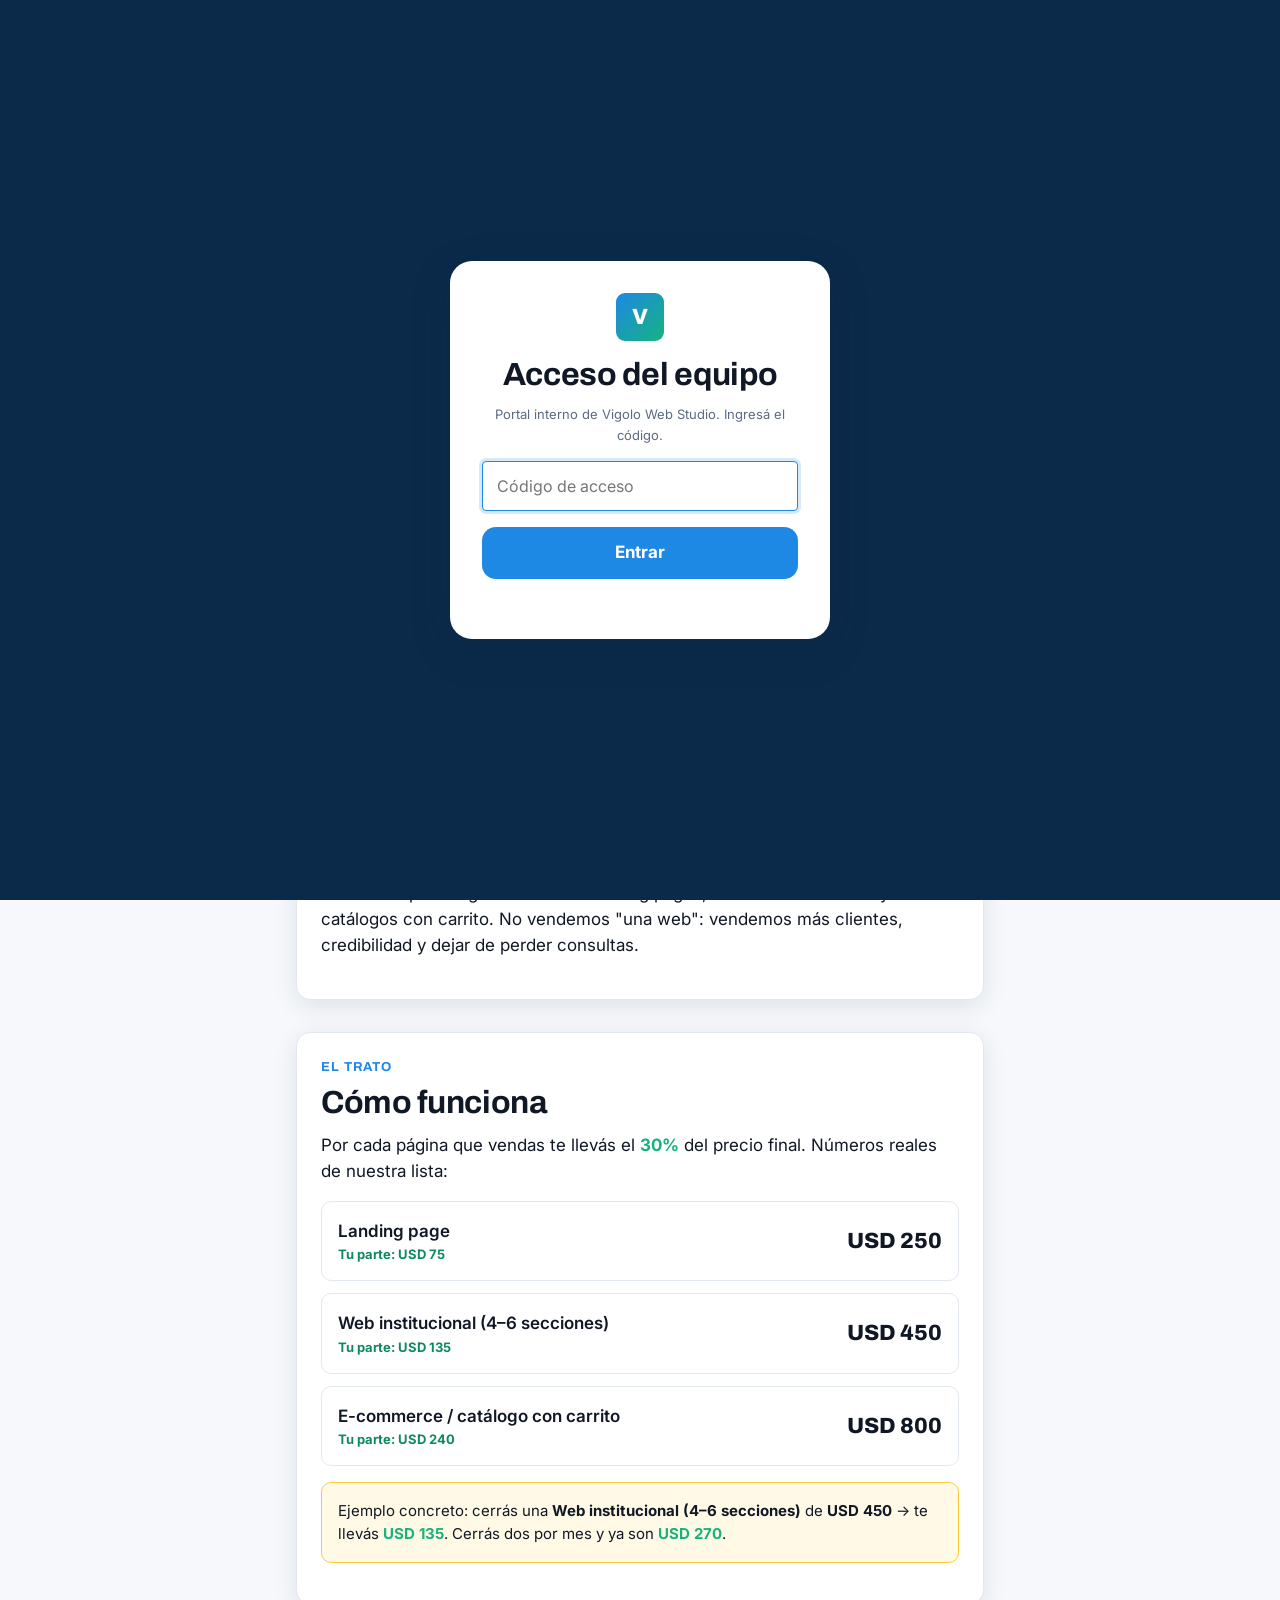
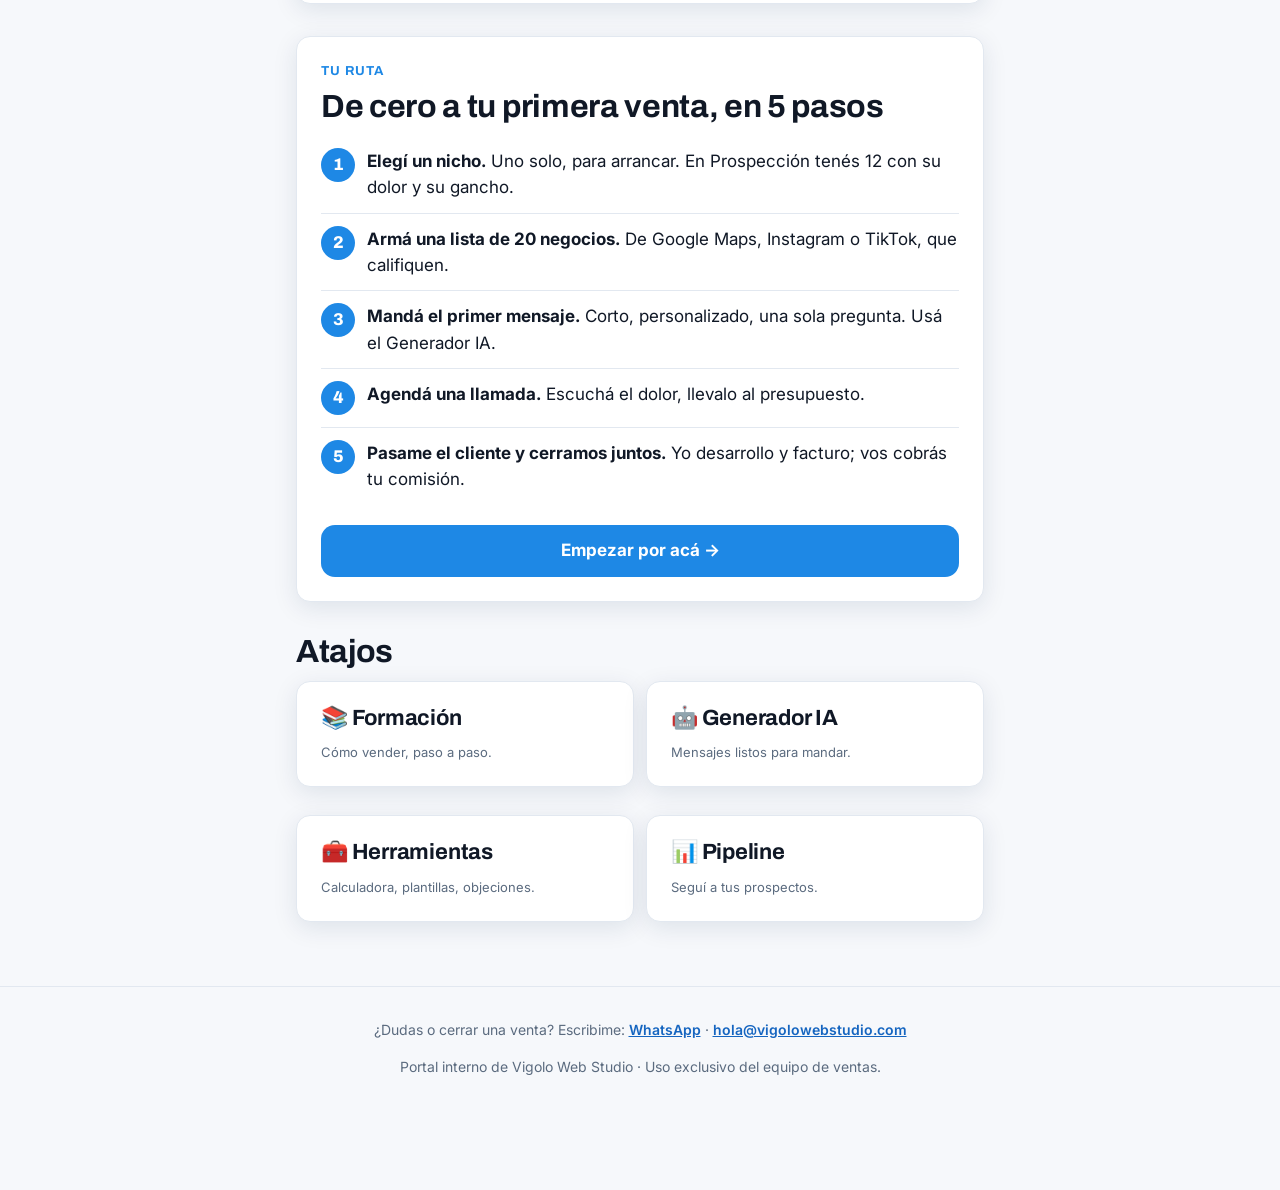
==== index.html @ e8ab7d02 "Portal de ventas: sitio interno completo para el equipo Sitio HTML/CSS/JS vanilla, mobile-first, con" ====
<!DOCTYPE html>
<html lang="es-AR">
<head>
  <meta charset="UTF-8">
  <meta name="viewport" content="width=device-width, initial-scale=1.0">
  <!-- Sitio interno: pedimos a los buscadores que NO lo indexen -->
  <meta name="robots" content="noindex, nofollow">
  <title>Inicio · Portal de ventas</title>
  <link rel="stylesheet" href="css/styles.css">
</head>
<body>

  <!-- ===== HEADER / NAV compartido ===== -->
  <header class="site-header">
    <div class="contenedor">
      <div class="brand">
        <div class="brand-logo" aria-hidden="true">V</div>
        <div>
          <div class="brand-nombre" data-config="agencia.nombre">Vigolo Web Studio</div>
          <div class="brand-sub">Portal del equipo de ventas</div>
        </div>
      </div>
      <nav class="nav" aria-label="Navegación principal">
        <a href="index.html">Inicio</a>
        <a href="formacion.html">Formación</a>
        <a href="prospeccion.html">Prospección</a>
        <a href="generador.html">Generador IA</a>
        <a href="herramientas.html">Herramientas</a>
        <a href="pipeline.html">Pipeline</a>
        <a href="reglas.html">Reglas</a>
      </nav>
    </div>
  </header>

  <main class="contenedor">

    <!-- ===== HERO + FICHA DE COMISIÓN (elemento firma) ===== -->
    <section class="hero">
      <p class="eyebrow" style="color:#8FD3B8">Arranque rápido</p>
      <h1>Vendé páginas web a negocios locales. Cobrá tu parte.</h1>
      <p class="lead">
        Ayudás a negocios que facturan bien pero tienen una presencia digital
        pobre a conseguir su web. Vos prospectás y presentás; nosotros
        desarrollamos, cerramos el precio final y facturamos.
      </p>

      <!-- La Ficha de Comisión: el momento más importante de la home -->
      <div class="ficha-comision" id="ficha-comision">
        <div class="rotulo">Te llevás</div>
        <div class="cifra" id="cifra-comision" data-comision-pct>30%</div>
        <p class="pie">de cada página que vendas. Sobre el precio final cobrado.</p>
      </div>

      <div style="margin-top:24px">
        <a href="prospeccion.html" class="btn btn-dinero btn-block">Empezar por acá →</a>
      </div>
    </section>

    <!-- ===== QUÉ VENDEMOS ===== -->
    <section class="seccion">
      <div class="card">
        <p class="eyebrow">En una frase</p>
        <h2 class="mt-0">Qué vendemos</h2>
        <p>
          Sitios web para negocios locales: landing pages, webs institucionales
          y catálogos con carrito. No vendemos "una web": vendemos más clientes,
          credibilidad y dejar de perder consultas.
        </p>
      </div>
    </section>

    <!-- ===== CÓMO FUNCIONA EL TRATO (ejemplo con números reales) ===== -->
    <section class="seccion">
      <div class="card">
        <p class="eyebrow">El trato</p>
        <h2 class="mt-0">Cómo funciona</h2>
        <p>
          Por cada página que vendas te llevás el
          <span class="text-dinero" data-comision-pct>30%</span> del precio
          final. Números reales de nuestra lista:
        </p>

        <div class="precios-grid" id="precios-ejemplo">
          <div class="precio-item">
            <div>
              <div class="nombre" data-config="precios.landing.nombre">Landing page</div>
              <div class="comision-chip">Tu parte: <span data-comision-de="landing">USD 75</span></div>
            </div>
            <div class="valor" data-precio="landing">USD 250</div>
          </div>
          <div class="precio-item">
            <div>
              <div class="nombre" data-config="precios.institucional.nombre">Web institucional</div>
              <div class="comision-chip">Tu parte: <span data-comision-de="institucional">USD 135</span></div>
            </div>
            <div class="valor" data-precio="institucional">USD 450</div>
          </div>
          <div class="precio-item">
            <div>
              <div class="nombre" data-config="precios.ecommerce.nombre">E-commerce / catálogo</div>
              <div class="comision-chip">Tu parte: <span data-comision-de="ecommerce">USD 240</span></div>
            </div>
            <div class="valor" data-precio="ecommerce">USD 800</div>
          </div>
        </div>

        <p style="margin-top:16px" class="aviso">
          Ejemplo concreto: cerrás una <b data-config="precios.institucional.nombre">web institucional</b>
          de <b data-precio="institucional">USD 450</b> → te llevás
          <b class="text-dinero" data-comision-de="institucional">USD 135</b>. Cerrás dos por mes y ya
          son <b class="text-dinero" id="ejemplo-doble">USD 270</b>.
        </p>
      </div>
    </section>

    <!-- ===== RUTA DE 5 PASOS ===== -->
    <section class="seccion">
      <div class="card">
        <p class="eyebrow">Tu ruta</p>
        <h2 class="mt-0">De cero a tu primera venta, en 5 pasos</h2>
        <ol class="pasos">
          <li><div><b>Elegí un nicho.</b> Uno solo, para arrancar. En Prospección tenés 12 con su dolor y su gancho.</div></li>
          <li><div><b>Armá una lista de 20 negocios.</b> De Google Maps, Instagram o TikTok, que califiquen.</div></li>
          <li><div><b>Mandá el primer mensaje.</b> Corto, personalizado, una sola pregunta. Usá el Generador IA.</div></li>
          <li><div><b>Agendá una llamada.</b> Escuchá el dolor, llevalo al presupuesto.</div></li>
          <li><div><b>Pasame el cliente y cerramos juntos.</b> Yo desarrollo y facturo; vos cobrás tu comisión.</div></li>
        </ol>
        <a href="prospeccion.html" class="btn btn-primario btn-block" style="margin-top:20px">Empezar por acá →</a>
      </div>
    </section>

    <!-- ===== ATAJOS ===== -->
    <section class="seccion">
      <h2>Atajos</h2>
      <div class="grid-2">
        <a class="card" href="formacion.html" style="text-decoration:none; color:inherit">
          <h3 class="mt-0">📚 Formación</h3>
          <p style="margin:0" class="ayuda">Cómo vender, paso a paso.</p>
        </a>
        <a class="card" href="generador.html" style="text-decoration:none; color:inherit">
          <h3 class="mt-0">🤖 Generador IA</h3>
          <p style="margin:0" class="ayuda">Mensajes listos para mandar.</p>
        </a>
        <a class="card" href="herramientas.html" style="text-decoration:none; color:inherit">
          <h3 class="mt-0">🧰 Herramientas</h3>
          <p style="margin:0" class="ayuda">Calculadora, plantillas, objeciones.</p>
        </a>
        <a class="card" href="pipeline.html" style="text-decoration:none; color:inherit">
          <h3 class="mt-0">📊 Pipeline</h3>
          <p style="margin:0" class="ayuda">Seguí a tus prospectos.</p>
        </a>
      </div>
    </section>

  </main>

  <!-- ===== FOOTER compartido ===== -->
  <footer class="site-footer">
    <div class="contenedor">
      <div data-footer-contacto></div>
      <p style="margin-top:16px">Portal interno de <span data-config="agencia.nombre"></span> · Uso exclusivo del equipo de ventas.</p>
    </div>
  </footer>

  <script src="js/config.js"></script>
  <script src="js/app.js"></script>
  <script>
    /* Cálculos de ejemplo de la home que dependen de CONFIG. */
    document.addEventListener("DOMContentLoaded", () => {
      // "Dos por mes" del ejemplo destacado.
      const dos = comisionSobre(precioDe("institucional")) * 2;
      const elDoble = document.getElementById("ejemplo-doble");
      if (elDoble) elDoble.textContent = fmtUSD(dos);

      // Pequeña animación de la cifra de comisión (respeta reduced-motion).
      const cifra = document.getElementById("cifra-comision");
      const reduce = window.matchMedia("(prefers-reduced-motion: reduce)").matches;
      if (cifra && !reduce) {
        const objetivo = Math.round(CONFIG.comision * 100);
        let n = 0;
        const paso = Math.max(1, Math.round(objetivo / 24));
        const t = setInterval(() => {
          n += paso;
          if (n >= objetivo) { n = objetivo; clearInterval(t); }
          cifra.textContent = n + "%";
        }, 24);
      }
    });
  </script>
</body>
</html>
---- css/styles.css ----
/* ============================================================================
   PORTAL DE VENTAS — Vigolo Web Studio
   Hoja de estilos única. Mobile-first. Todo el color, tipografía y espaciado
   sale de variables en :root para que sea fácil de retocar.
   ========================================================================== */

/* --- Tipografías (Google Fonts) ------------------------------------------ */
@import url('https://fonts.googleapis.com/css2?family=Archivo:wght@600;700;800&family=Inter:wght@400;500;600;700&display=swap');

/* ========================================================================== */
/* 1. VARIABLES                                                               */
/* ========================================================================== */
:root {
  /* Paleta */
  --azul-seleccion: #0B2A4A;  /* base oscura / tinta fuerte */
  --celeste-cancha: #1E88E5;  /* primario / acción */
  --celeste-oscuro: #1565C0;  /* hover del primario */
  --verde-guita:    #16B37F;  /* dinero y comisión */
  --verde-oscuro:   #0E8A61;
  --amarillo-alerta:#FFC93C;  /* bloques "copiá esto" / atención */
  --nieve:          #F6F8FB;  /* superficie clara / fondo */
  --blanco:         #FFFFFF;
  --humo:           #5B6B7F;  /* texto secundario */
  --linea:          #E2E8F0;  /* bordes suaves */
  --rojo-alerta:    #E5484D;  /* errores / perdido */

  /* Roles semánticos */
  --fondo:          var(--nieve);
  --superficie:     var(--blanco);
  --texto:          #101826;
  --texto-suave:    var(--humo);
  --primario:       var(--celeste-cancha);
  --dinero:         var(--verde-guita);

  /* Tipografía */
  --font-display: 'Archivo', system-ui, 'Segoe UI', sans-serif;
  --font-texto:   'Inter', system-ui, 'Segoe UI', Roboto, sans-serif;

  /* Espaciado (escala) */
  --sp-1: 4px;
  --sp-2: 8px;
  --sp-3: 12px;
  --sp-4: 16px;
  --sp-5: 24px;
  --sp-6: 32px;
  --sp-7: 48px;
  --sp-8: 64px;

  /* Radios y sombras */
  --radio:    14px;
  --radio-sm: 10px;
  --radio-lg: 22px;
  --sombra:   0 6px 24px rgba(11, 42, 74, 0.10);
  --sombra-fuerte: 0 12px 40px rgba(11, 42, 74, 0.18);

  /* Layout */
  --ancho-max: 720px;
  --header-h: 116px;
}

/* ========================================================================== */
/* 2. RESET / BASE                                                            */
/* ========================================================================== */
*, *::before, *::after { box-sizing: border-box; }

html { -webkit-text-size-adjust: 100%; scroll-behavior: smooth; }

body {
  margin: 0;
  font-family: var(--font-texto);
  font-size: 17px;
  line-height: 1.55;
  color: var(--texto);
  background: var(--fondo);
  -webkit-font-smoothing: antialiased;
  padding-bottom: var(--sp-8);
}

img { max-width: 100%; display: block; }

h1, h2, h3, h4 {
  font-family: var(--font-display);
  line-height: 1.1;
  margin: 0 0 var(--sp-3);
  letter-spacing: -0.01em;
}
h1 { font-size: clamp(30px, 8vw, 44px); font-weight: 800; }
h2 { font-size: clamp(24px, 6vw, 32px); font-weight: 700; margin-top: var(--sp-6); }
h3 { font-size: clamp(19px, 5vw, 22px); font-weight: 700; }
p  { margin: 0 0 var(--sp-4); }

a { color: var(--celeste-oscuro); }

/* Foco visible para teclado (accesibilidad) */
:focus-visible {
  outline: 3px solid var(--celeste-cancha);
  outline-offset: 2px;
  border-radius: 4px;
}

/* ========================================================================== */
/* 3. LAYOUT / CONTENEDOR                                                     */
/* ========================================================================== */
.contenedor {
  width: 100%;
  max-width: var(--ancho-max);
  margin: 0 auto;
  padding: 0 var(--sp-4);
}

main { padding-top: var(--sp-5); }

.seccion { margin-bottom: var(--sp-6); }

/* ========================================================================== */
/* 4. HEADER / NAV                                                            */
/* ========================================================================== */
.site-header {
  position: sticky;
  top: 0;
  z-index: 50;
  background: var(--azul-seleccion);
  color: var(--blanco);
  box-shadow: var(--sombra);
}
.site-header .contenedor { padding: 0 var(--sp-4); }

.brand {
  display: flex;
  align-items: center;
  gap: var(--sp-3);
  padding: var(--sp-3) 0 var(--sp-2);
}
.brand-logo {
  width: 34px; height: 34px;
  border-radius: 9px;
  background: linear-gradient(135deg, var(--celeste-cancha), var(--verde-guita));
  display: grid; place-items: center;
  font-family: var(--font-display);
  font-weight: 800;
  color: var(--blanco);
  flex: none;
}
.brand-nombre {
  font-family: var(--font-display);
  font-weight: 700;
  font-size: 18px;
  line-height: 1.1;
}
.brand-sub {
  font-size: 12px;
  color: #A9C4E0;
  font-weight: 500;
}

/* Nav horizontal scrollable en mobile */
.nav {
  display: flex;
  gap: var(--sp-1);
  overflow-x: auto;
  padding: var(--sp-1) 0 var(--sp-3);
  -webkit-overflow-scrolling: touch;
  scrollbar-width: none;
}
.nav::-webkit-scrollbar { display: none; }
.nav a {
  flex: none;
  color: #CFE0F0;
  text-decoration: none;
  font-weight: 600;
  font-size: 15px;
  padding: var(--sp-2) var(--sp-3);
  border-radius: 999px;
  white-space: nowrap;
}
.nav a:hover { background: rgba(255,255,255,0.08); color: var(--blanco); }
.nav a.activo {
  background: var(--celeste-cancha);
  color: var(--blanco);
}

/* ========================================================================== */
/* 5. TARJETAS                                                                */
/* ========================================================================== */
.card {
  background: var(--superficie);
  border: 1px solid var(--linea);
  border-radius: var(--radio);
  padding: var(--sp-5);
  box-shadow: var(--sombra);
  margin-bottom: var(--sp-4);
}
.card.plana { box-shadow: none; }

.card h2:first-child, .card h3:first-child { margin-top: 0; }

.eyebrow {
  font-family: var(--font-display);
  text-transform: uppercase;
  letter-spacing: 0.08em;
  font-size: 13px;
  font-weight: 700;
  color: var(--primario);
  margin-bottom: var(--sp-2);
}

/* ========================================================================== */
/* 6. BOTONES                                                                 */
/* ========================================================================== */
.btn {
  display: inline-flex;
  align-items: center;
  justify-content: center;
  gap: var(--sp-2);
  font-family: var(--font-texto);
  font-weight: 700;
  font-size: 17px;
  line-height: 1;
  padding: 16px 22px;
  min-height: 52px;           /* target táctil grande */
  border: none;
  border-radius: var(--radio);
  cursor: pointer;
  text-decoration: none;
  transition: transform .08s ease, background .15s ease, box-shadow .15s ease;
}
.btn:active { transform: translateY(1px) scale(0.99); }
.btn-block { width: 100%; }

.btn-primario { background: var(--celeste-cancha); color: var(--blanco); }
.btn-primario:hover { background: var(--celeste-oscuro); }

.btn-dinero { background: var(--verde-guita); color: var(--blanco); }
.btn-dinero:hover { background: var(--verde-oscuro); }

.btn-oscuro { background: var(--azul-seleccion); color: var(--blanco); }
.btn-oscuro:hover { background: #123a63; }

.btn-fantasma {
  background: transparent;
  color: var(--azul-seleccion);
  border: 2px solid var(--linea);
}
.btn-fantasma:hover { border-color: var(--celeste-cancha); }

.btn-sm { min-height: 40px; padding: 10px 14px; font-size: 15px; border-radius: var(--radio-sm); }

/* ========================================================================== */
/* 7. HERO + FICHA DE COMISIÓN (elemento firma)                              */
/* ========================================================================== */
.hero {
  background: radial-gradient(120% 120% at 0% 0%, #123a63 0%, var(--azul-seleccion) 55%);
  color: var(--blanco);
  border-radius: var(--radio-lg);
  padding: var(--sp-6) var(--sp-5) var(--sp-7);
  margin-top: var(--sp-4);
  position: relative;
  overflow: hidden;
}
.hero h1 { color: var(--blanco); }
.hero p.lead { color: #CFE0F0; font-size: 18px; }

/* La Ficha de Comisión: marcador deportivo */
.ficha-comision {
  background: var(--blanco);
  color: var(--texto);
  border-radius: var(--radio);
  padding: var(--sp-5);
  box-shadow: var(--sombra-fuerte);
  text-align: center;
  border: 3px solid var(--verde-guita);
}
.ficha-comision .rotulo {
  font-family: var(--font-display);
  text-transform: uppercase;
  letter-spacing: 0.1em;
  font-size: 13px;
  color: var(--humo);
  font-weight: 700;
}
.ficha-comision .cifra {
  font-family: var(--font-display);
  font-weight: 800;
  font-size: clamp(56px, 20vw, 92px);
  line-height: 0.95;
  color: var(--verde-guita);
  margin: var(--sp-2) 0;
  font-variant-numeric: tabular-nums;
}
.ficha-comision .pie { color: var(--humo); font-size: 15px; margin: 0; }

.hero .ficha-comision { margin-top: var(--sp-5); }

/* Sello chico reutilizable */
.sello-comision {
  display: inline-flex;
  align-items: baseline;
  gap: var(--sp-2);
  background: rgba(22,179,127,0.12);
  color: var(--verde-oscuro);
  border: 1.5px solid var(--verde-guita);
  border-radius: 999px;
  padding: 6px 14px;
  font-weight: 700;
  font-size: 15px;
}
.sello-comision b { font-family: var(--font-display); font-size: 18px; }

/* ========================================================================== */
/* 8. BLOQUES COPIABLES (etiqueta "copiá esto")                              */
/* ========================================================================== */
.copiable {
  position: relative;
  background: #FFF9E6;
  border: 1.5px dashed var(--amarillo-alerta);
  border-radius: var(--radio-sm);
  padding: var(--sp-4);
  padding-right: 64px;
  margin: var(--sp-3) 0;
  white-space: pre-wrap;
  word-break: break-word;
  font-size: 16px;
  line-height: 1.5;
}
.copiable .btn-copiar {
  position: absolute;
  top: var(--sp-3);
  right: var(--sp-3);
}
.btn-copiar {
  background: var(--azul-seleccion);
  color: var(--blanco);
  border: none;
  border-radius: 8px;
  padding: 8px 12px;
  font-weight: 700;
  font-size: 13px;
  cursor: pointer;
  min-height: 40px;
}
.btn-copiar.ok { background: var(--verde-guita); }

.copiable-titulo {
  font-family: var(--font-display);
  font-weight: 700;
  font-size: 15px;
  color: var(--azul-seleccion);
  margin-bottom: var(--sp-1);
  display: flex;
  align-items: center;
  gap: var(--sp-2);
}
.copiable-angulo {
  font-size: 14px;
  color: var(--humo);
  margin: 0 0 var(--sp-1);
  font-style: italic;
}

/* ========================================================================== */
/* 9. LISTAS DE PASOS / SÍ-NO                                                 */
/* ========================================================================== */
.pasos { list-style: none; counter-reset: paso; padding: 0; margin: 0; }
.pasos li {
  counter-increment: paso;
  display: flex;
  gap: var(--sp-3);
  padding: var(--sp-3) 0;
  border-bottom: 1px solid var(--linea);
}
.pasos li:last-child { border-bottom: none; }
.pasos li::before {
  content: counter(paso);
  flex: none;
  width: 34px; height: 34px;
  border-radius: 50%;
  background: var(--celeste-cancha);
  color: var(--blanco);
  font-family: var(--font-display);
  font-weight: 800;
  display: grid; place-items: center;
}

.si-no { display: grid; gap: var(--sp-3); margin: var(--sp-3) 0; }
@media (min-width: 560px) { .si-no { grid-template-columns: 1fr 1fr; } }
.si-no .col {
  border-radius: var(--radio-sm);
  padding: var(--sp-4);
  border: 1px solid var(--linea);
}
.si-no .col.hacer   { background: rgba(22,179,127,0.08); border-color: rgba(22,179,127,0.4); }
.si-no .col.evitar  { background: rgba(229,72,77,0.06);  border-color: rgba(229,72,77,0.35); }
.si-no .col h4 { margin: 0 0 var(--sp-2); font-size: 15px; text-transform: uppercase; letter-spacing: .05em; }
.si-no .col.hacer h4  { color: var(--verde-oscuro); }
.si-no .col.evitar h4 { color: var(--rojo-alerta); }
.si-no ul { margin: 0; padding-left: 18px; }
.si-no li { margin-bottom: var(--sp-1); }

/* ========================================================================== */
/* 10. FORMULARIOS                                                            */
/* ========================================================================== */
label { display: block; font-weight: 600; margin-bottom: var(--sp-1); font-size: 15px; }
.campo { margin-bottom: var(--sp-4); }
input, select, textarea {
  width: 100%;
  font-family: var(--font-texto);
  font-size: 16px;               /* 16px evita zoom en iOS */
  padding: 14px;
  border: 1.5px solid var(--linea);
  border-radius: var(--radio-sm);
  background: var(--blanco);
  color: var(--texto);
}
input:focus, select:focus, textarea:focus {
  border-color: var(--celeste-cancha);
  outline: none;
  box-shadow: 0 0 0 3px rgba(30,136,229,0.18);
}
textarea { min-height: 100px; resize: vertical; }
.ayuda { font-size: 13px; color: var(--humo); margin-top: 4px; }

/* ========================================================================== */
/* 11. ACORDEÓN / FAQ / MÓDULOS                                              */
/* ========================================================================== */
details.modulo {
  border: 1px solid var(--linea);
  border-radius: var(--radio);
  margin-bottom: var(--sp-3);
  background: var(--superficie);
  overflow: hidden;
}
details.modulo > summary {
  cursor: pointer;
  padding: var(--sp-4);
  font-family: var(--font-display);
  font-weight: 700;
  font-size: 18px;
  list-style: none;
  display: flex;
  align-items: center;
  gap: var(--sp-3);
}
details.modulo > summary::-webkit-details-marker { display: none; }
details.modulo > summary::after {
  content: "+";
  margin-left: auto;
  font-size: 24px;
  color: var(--celeste-cancha);
  transition: transform .2s ease;
}
details.modulo[open] > summary::after { transform: rotate(45deg); }
details.modulo > summary .num {
  flex: none;
  width: 30px; height: 30px;
  border-radius: 8px;
  background: var(--azul-seleccion);
  color: var(--blanco);
  display: grid; place-items: center;
  font-size: 15px;
}
.modulo-cuerpo { padding: 0 var(--sp-4) var(--sp-4); }

/* ========================================================================== */
/* 12. TABLA DE PRECIOS (como tarjetas, no tabla ancha)                      */
/* ========================================================================== */
.precios-grid { display: grid; gap: var(--sp-3); }
.precio-item {
  display: flex;
  align-items: center;
  justify-content: space-between;
  gap: var(--sp-3);
  padding: var(--sp-4);
  border: 1px solid var(--linea);
  border-radius: var(--radio-sm);
  background: var(--superficie);
}
.precio-item .nombre { font-weight: 600; }
.precio-item .valor {
  font-family: var(--font-display);
  font-weight: 800;
  font-size: 22px;
  white-space: nowrap;
}
.precio-item .comision-chip {
  font-size: 13px;
  color: var(--verde-oscuro);
  font-weight: 700;
}

/* ========================================================================== */
/* 13. GATE DE ACCESO                                                         */
/* ========================================================================== */
.gate {
  position: fixed;
  inset: 0;
  z-index: 100;
  background: var(--azul-seleccion);
  color: var(--blanco);
  display: grid;
  place-items: center;
  padding: var(--sp-5);
}
.gate-card {
  background: var(--blanco);
  color: var(--texto);
  border-radius: var(--radio-lg);
  padding: var(--sp-6);
  width: 100%;
  max-width: 380px;
  box-shadow: var(--sombra-fuerte);
  text-align: center;
}
.gate-card .brand-logo { width: 48px; height: 48px; margin: 0 auto var(--sp-4); font-size: 22px; }
.gate-error { color: var(--rojo-alerta); font-weight: 600; font-size: 14px; min-height: 20px; margin-top: var(--sp-2); }

/* Oculta el contenido hasta pasar el gate */
body.bloqueado { overflow: hidden; }

/* ========================================================================== */
/* 14. ESTADOS (loading, error, vacío) — generador de IA                     */
/* ========================================================================== */
.estado {
  border-radius: var(--radio);
  padding: var(--sp-5);
  text-align: center;
  border: 1px dashed var(--linea);
  background: var(--superficie);
}
.estado .icono { font-size: 34px; margin-bottom: var(--sp-2); }
.estado.error { border-color: rgba(229,72,77,0.5); background: rgba(229,72,77,0.05); }

.spinner {
  width: 34px; height: 34px;
  border: 4px solid var(--linea);
  border-top-color: var(--celeste-cancha);
  border-radius: 50%;
  margin: 0 auto var(--sp-3);
  animation: girar 0.8s linear infinite;
}
@keyframes girar { to { transform: rotate(360deg); } }

/* ========================================================================== */
/* 15. PIPELINE (CRM local)                                                   */
/* ========================================================================== */
.pipeline-metricas { display: grid; grid-template-columns: 1fr 1fr; gap: var(--sp-3); margin-bottom: var(--sp-4); }
.metrica {
  background: var(--superficie);
  border: 1px solid var(--linea);
  border-radius: var(--radio);
  padding: var(--sp-4);
  text-align: center;
}
.metrica .n { font-family: var(--font-display); font-weight: 800; font-size: 28px; color: var(--verde-guita); font-variant-numeric: tabular-nums; }
.metrica .l { font-size: 13px; color: var(--humo); }

.prospecto {
  background: var(--superficie);
  border: 1px solid var(--linea);
  border-left: 5px solid var(--celeste-cancha);
  border-radius: var(--radio-sm);
  padding: var(--sp-4);
  margin-bottom: var(--sp-3);
}
.prospecto .top { display: flex; justify-content: space-between; gap: var(--sp-2); align-items: flex-start; }
.prospecto .negocio { font-weight: 700; font-size: 17px; }
.prospecto .meta { font-size: 13px; color: var(--humo); }
.prospecto .notas { font-size: 14px; margin: var(--sp-2) 0 0; }
.prospecto .acciones { display: flex; gap: var(--sp-2); flex-wrap: wrap; margin-top: var(--sp-3); }

.badge {
  display: inline-block;
  padding: 4px 10px;
  border-radius: 999px;
  font-size: 12px;
  font-weight: 700;
  background: var(--linea);
  color: var(--azul-seleccion);
}
.badge.Cerrado  { background: rgba(22,179,127,0.18); color: var(--verde-oscuro); }
.badge.Perdido  { background: rgba(229,72,77,0.14);  color: var(--rojo-alerta); }
.badge.Reunión, .badge.Presupuesto { background: rgba(30,136,229,0.16); color: var(--celeste-oscuro); }

/* ========================================================================== */
/* 16. FOOTER                                                                 */
/* ========================================================================== */
.site-footer {
  margin-top: var(--sp-7);
  padding: var(--sp-6) 0;
  border-top: 1px solid var(--linea);
  color: var(--humo);
  font-size: 14px;
  text-align: center;
}
.site-footer a { color: var(--celeste-oscuro); font-weight: 600; }
.site-footer .contacto { margin-top: var(--sp-2); font-weight: 600; color: var(--texto); }

/* ========================================================================== */
/* 17. UTILIDADES                                                             */
/* ========================================================================== */
.text-dinero { color: var(--verde-guita); font-weight: 700; }
.mt-0 { margin-top: 0; }
.center { text-align: center; }
.grid-2 { display: grid; gap: var(--sp-3); }
@media (min-width: 560px) { .grid-2 { grid-template-columns: 1fr 1fr; } }
.chip-lista { display: flex; flex-wrap: wrap; gap: var(--sp-2); }
.chip {
  background: var(--nieve);
  border: 1px solid var(--linea);
  border-radius: 999px;
  padding: 6px 12px;
  font-size: 14px;
  font-weight: 600;
}
.aviso {
  background: #FFF9E6;
  border: 1px solid var(--amarillo-alerta);
  border-radius: var(--radio-sm);
  padding: var(--sp-4);
  font-size: 15px;
}
.oculto { display: none !important; }

/* ========================================================================== */
/* 18. MOVIMIENTO REDUCIDO (accesibilidad)                                    */
/* ========================================================================== */
@media (prefers-reduced-motion: reduce) {
  *, *::before, *::after {
    animation-duration: 0.001ms !important;
    animation-iteration-count: 1 !important;
    transition-duration: 0.001ms !important;
    scroll-behavior: auto !important;
  }
}

/* Muy chico (360px): apretamos paddings */
@media (max-width: 380px) {
  body { font-size: 16px; }
  .card { padding: var(--sp-4); }
  .pipeline-metricas { grid-template-columns: 1fr; }
}
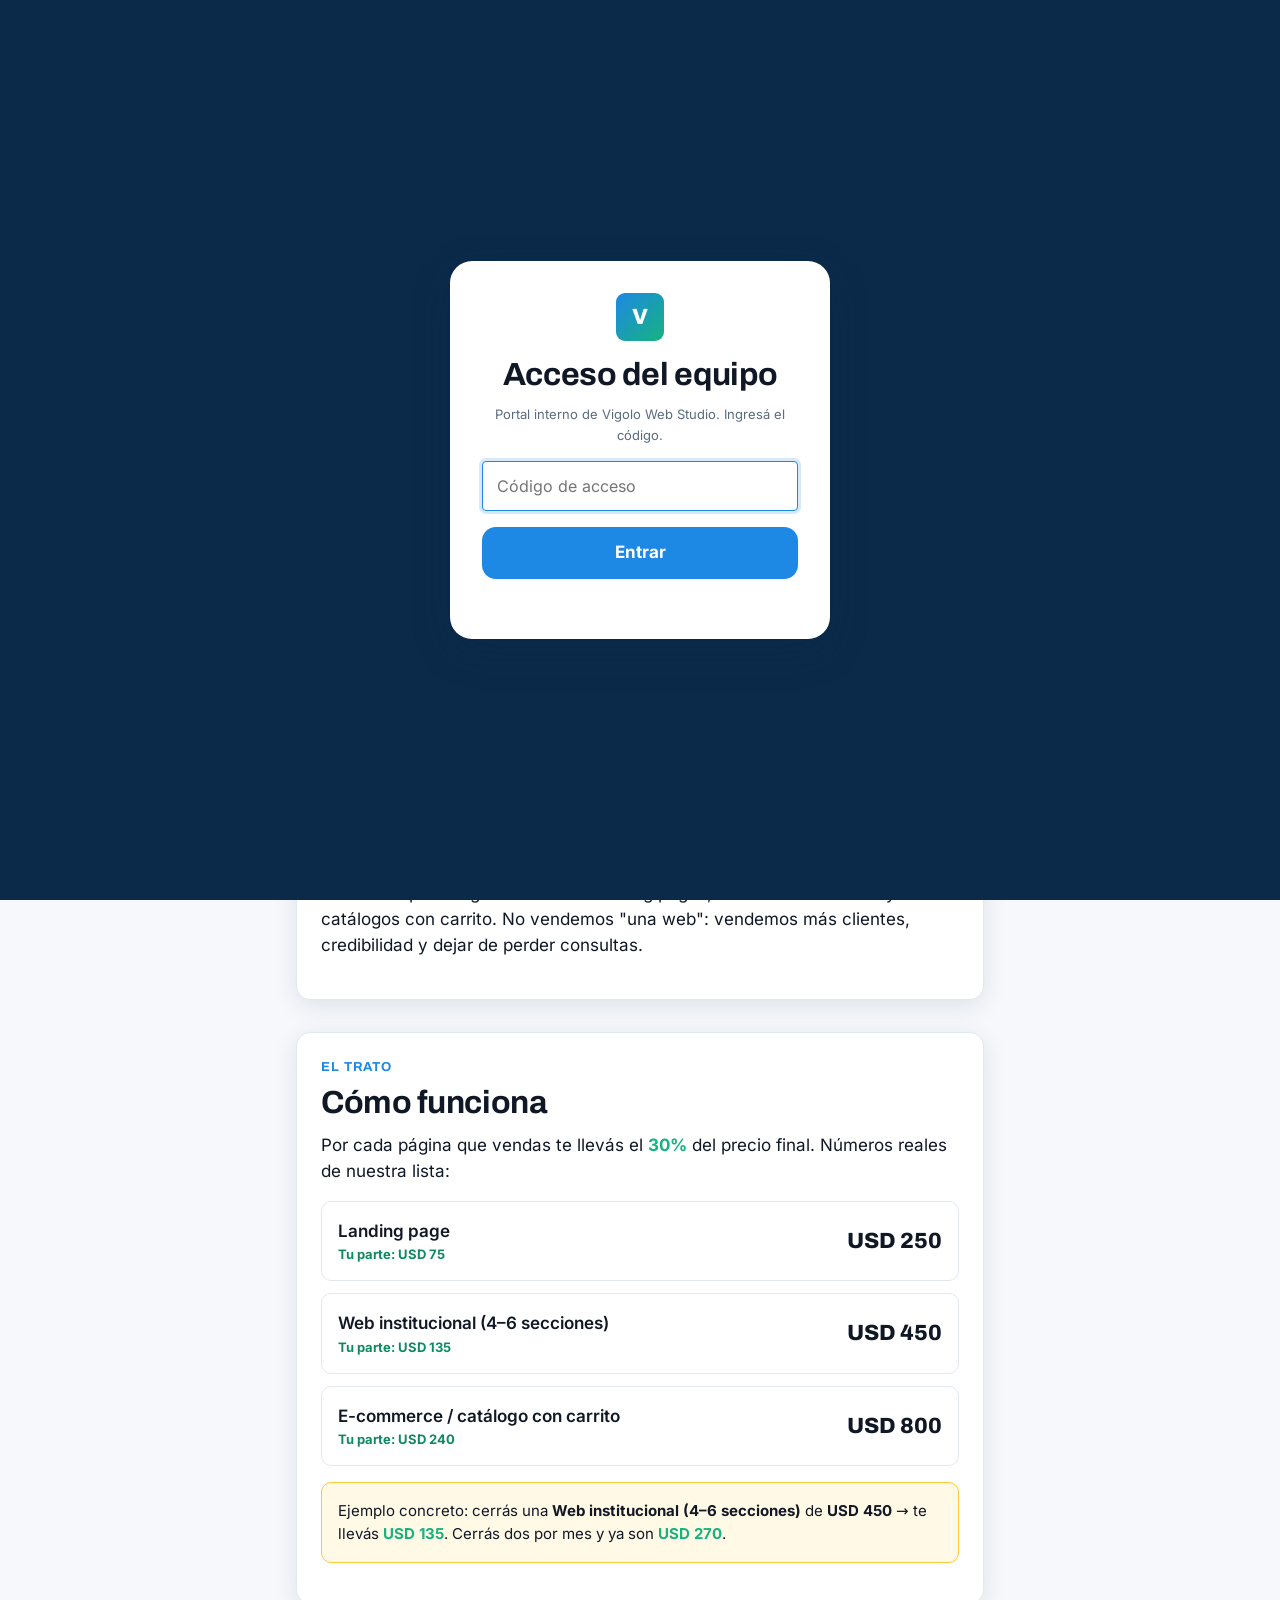
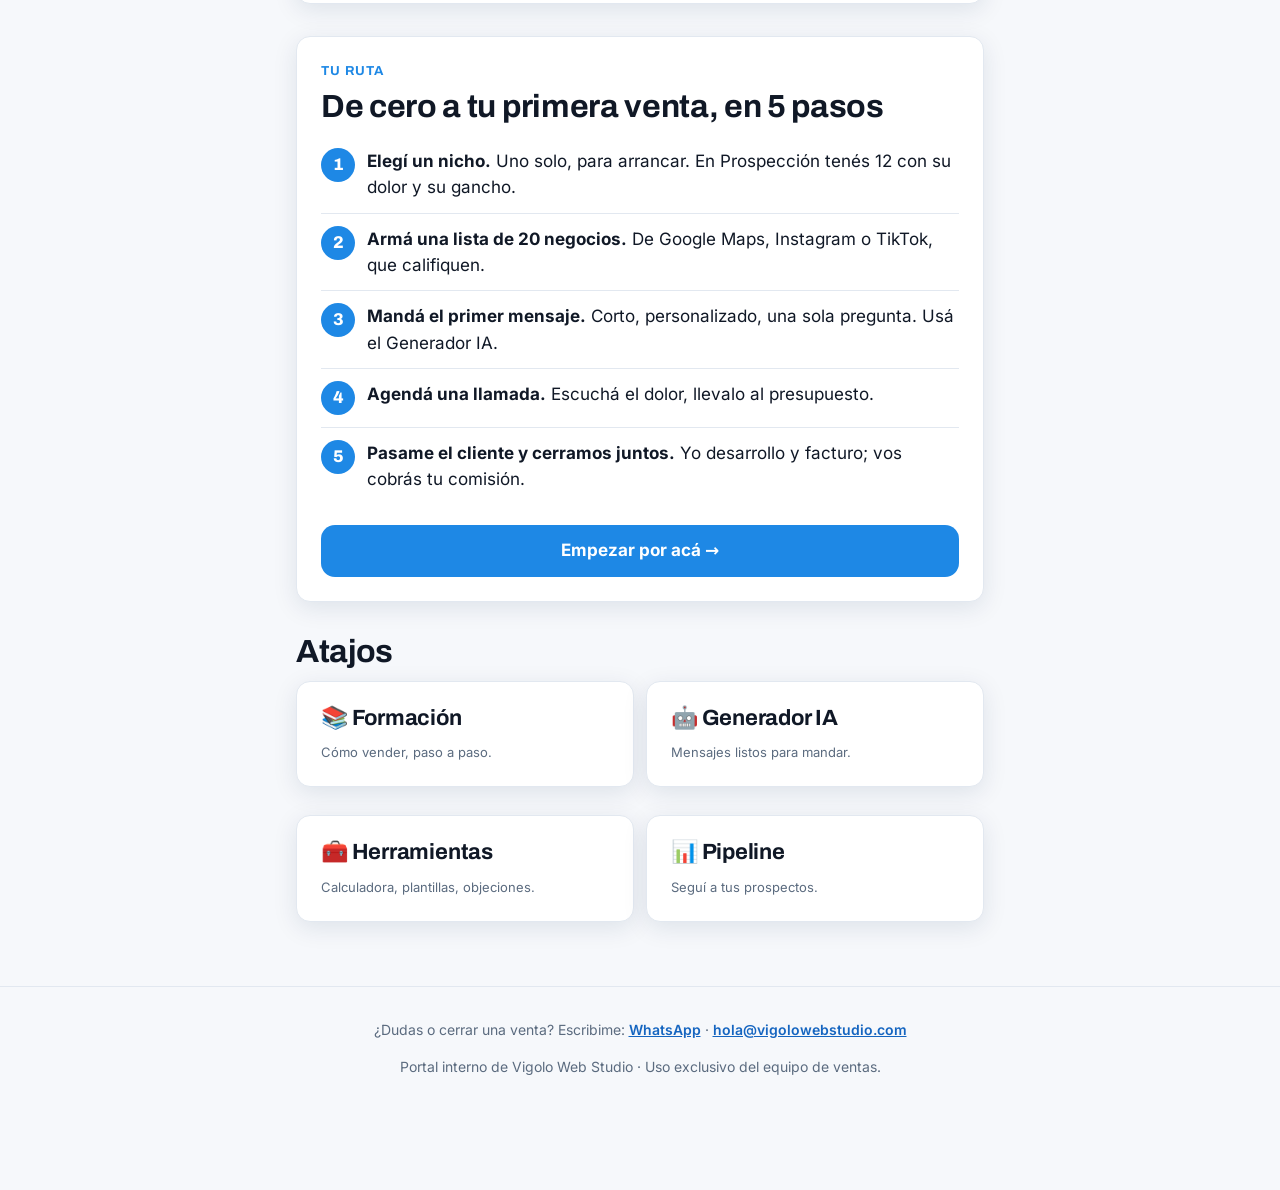
==== commit 7674723a: "Auto-alojar fuentes (Archivo/Inter) como data: URIs Reemplaza el @import a Google Fonts por css/font" ====
--- a/index.html
+++ b/index.html
@@ -6,6 +6,7 @@
   <!-- Sitio interno: pedimos a los buscadores que NO lo indexen -->
   <meta name="robots" content="noindex, nofollow">
   <title>Inicio · Portal de ventas</title>
+  <link rel="stylesheet" href="css/fonts.css">
   <link rel="stylesheet" href="css/styles.css">
 </head>
 <body>
--- a/css/fonts.css
+++ b/css/fonts.css
@@ -0,0 +1,8 @@
+/* Fuentes auto-alojadas (subconjunto latin) embebidas como data: URIs.
+   Cero pedidos externos: funciona offline y con doble clic, sin errores de consola.
+   Generado desde Google Fonts (Archivo, Inter). */
+@font-face{font-family:'Archivo';font-style:normal;font-weight:700;font-display:swap;src:url([data-uri]) format('woff2');}
+@font-face{font-family:'Archivo';font-style:normal;font-weight:800;font-display:swap;src:url([data-uri]) format('woff2');}
+@font-face{font-family:'Inter';font-style:normal;font-weight:400;font-display:swap;src:url([data-uri]) format('woff2');}
+@font-face{font-family:'Inter';font-style:normal;font-weight:600;font-display:swap;src:url([data-uri]) format('woff2');}
+@font-face{font-family:'Inter';font-style:normal;font-weight:700;font-display:swap;src:url([data-uri]) format('woff2');}
--- a/css/styles.css
+++ b/css/styles.css
@@ -4,8 +4,10 @@
    sale de variables en :root para que sea fácil de retocar.
    ========================================================================== */
 
-/* --- Tipografías (Google Fonts) ------------------------------------------ */
-@import url('https://fonts.googleapis.com/css2?family=Archivo:wght@600;700;800&family=Inter:wght@400;500;600;700&display=swap');
+/* --- Tipografías ----------------------------------------------------------
+   Archivo (display) e Inter (texto) se cargan auto-alojadas desde css/fonts.css
+   (embebidas como data: URIs). Cada página linkea css/fonts.css ANTES que este
+   archivo. Sin pedidos externos: funciona offline y con doble clic. */
 
 /* ========================================================================== */
 /* 1. VARIABLES                                                               */
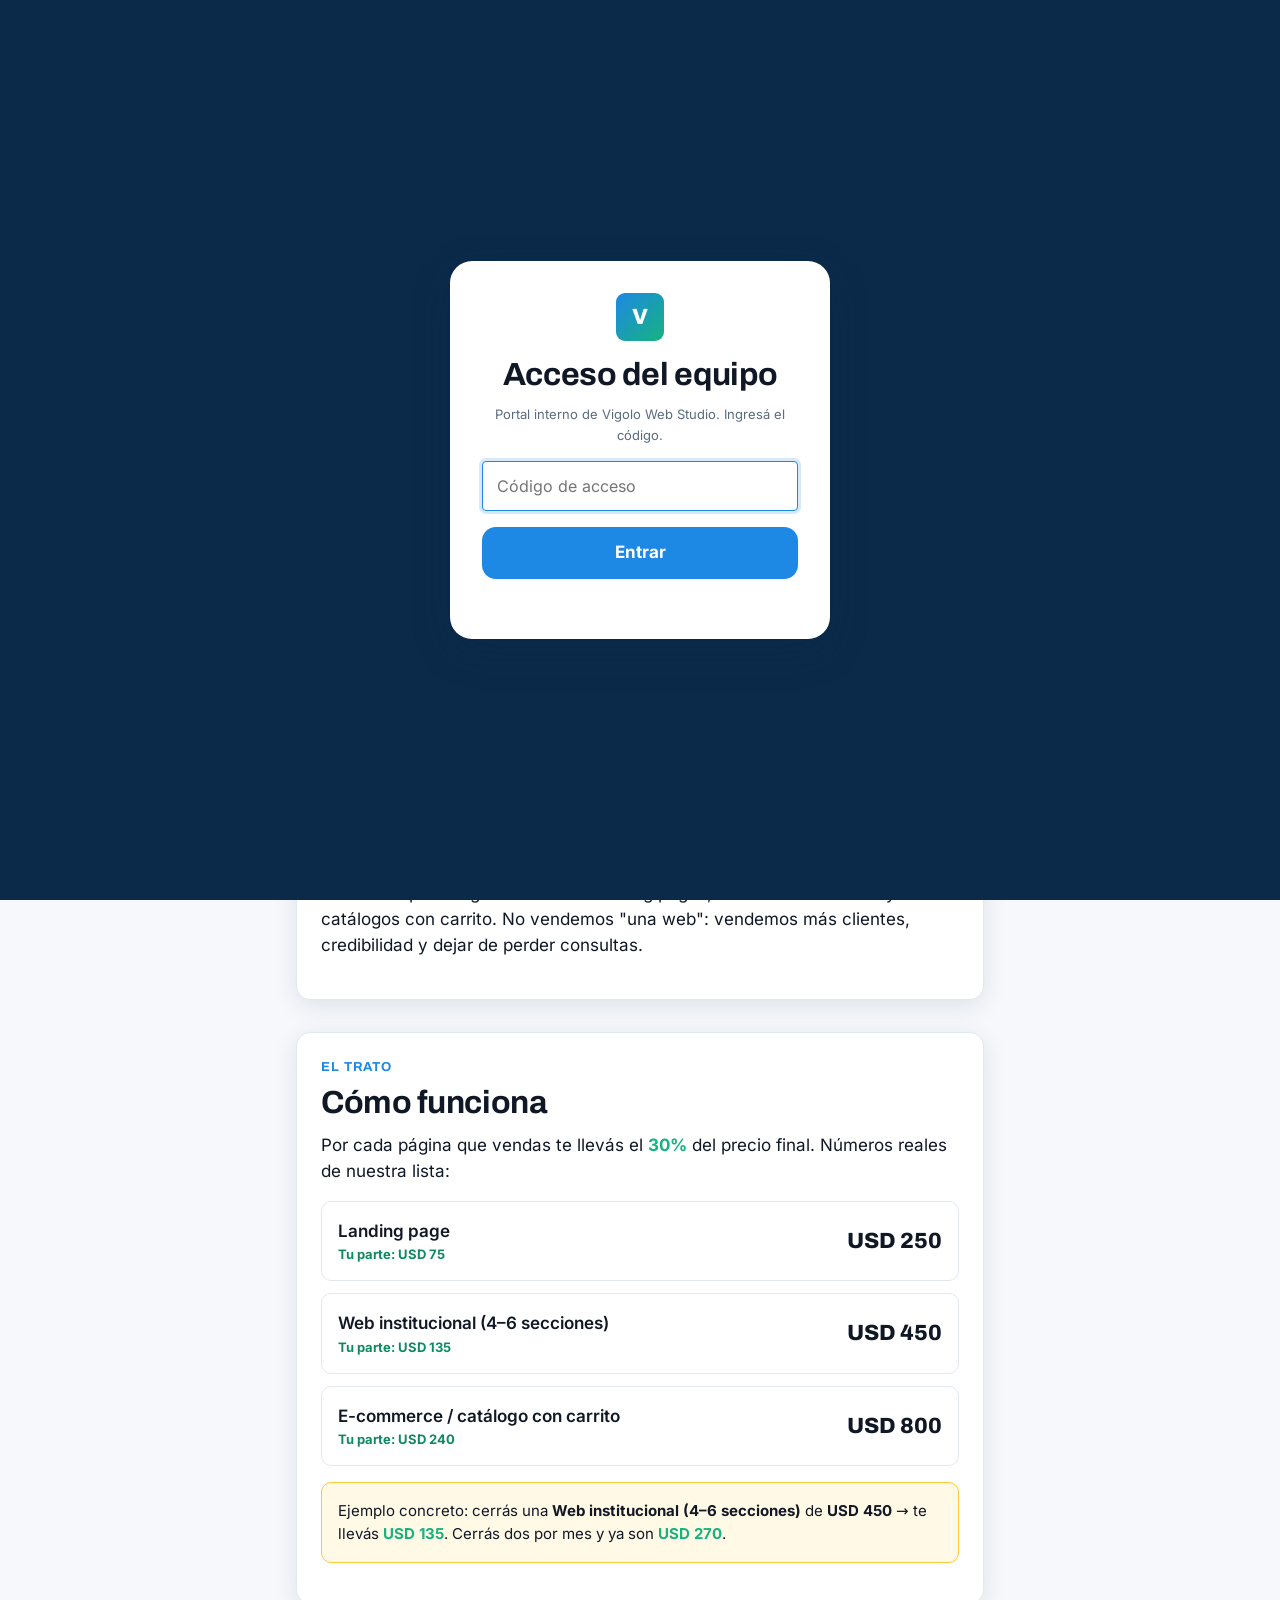
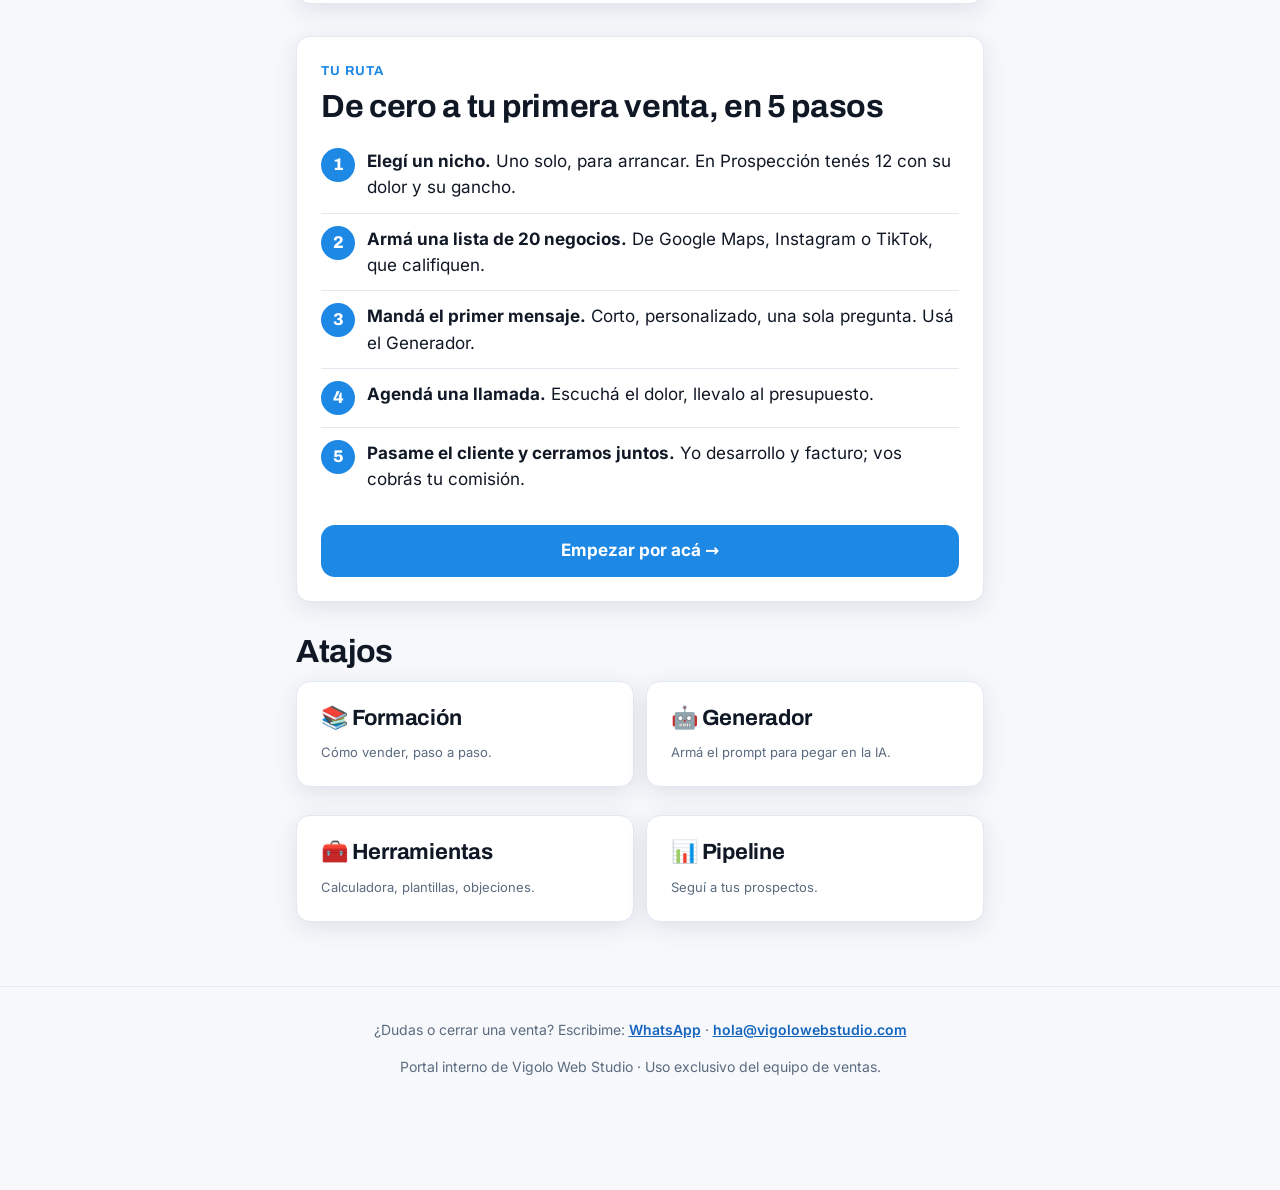
==== commit 34a6422c: "Reemplazar generador con IA por armador de prompts (sin API) - Elimina toda la integración con la AP" ====
--- a/index.html
+++ b/index.html
@@ -25,7 +25,7 @@
         <a href="index.html">Inicio</a>
         <a href="formacion.html">Formación</a>
         <a href="prospeccion.html">Prospección</a>
-        <a href="generador.html">Generador IA</a>
+        <a href="generador.html">Generador</a>
         <a href="herramientas.html">Herramientas</a>
         <a href="pipeline.html">Pipeline</a>
         <a href="reglas.html">Reglas</a>
@@ -122,7 +122,7 @@
         <ol class="pasos">
           <li><div><b>Elegí un nicho.</b> Uno solo, para arrancar. En Prospección tenés 12 con su dolor y su gancho.</div></li>
           <li><div><b>Armá una lista de 20 negocios.</b> De Google Maps, Instagram o TikTok, que califiquen.</div></li>
-          <li><div><b>Mandá el primer mensaje.</b> Corto, personalizado, una sola pregunta. Usá el Generador IA.</div></li>
+          <li><div><b>Mandá el primer mensaje.</b> Corto, personalizado, una sola pregunta. Usá el Generador.</div></li>
           <li><div><b>Agendá una llamada.</b> Escuchá el dolor, llevalo al presupuesto.</div></li>
           <li><div><b>Pasame el cliente y cerramos juntos.</b> Yo desarrollo y facturo; vos cobrás tu comisión.</div></li>
         </ol>
@@ -139,8 +139,8 @@
           <p style="margin:0" class="ayuda">Cómo vender, paso a paso.</p>
         </a>
         <a class="card" href="generador.html" style="text-decoration:none; color:inherit">
-          <h3 class="mt-0">🤖 Generador IA</h3>
-          <p style="margin:0" class="ayuda">Mensajes listos para mandar.</p>
+          <h3 class="mt-0">🤖 Generador</h3>
+          <p style="margin:0" class="ayuda">Armá el prompt para pegar en la IA.</p>
         </a>
         <a class="card" href="herramientas.html" style="text-decoration:none; color:inherit">
           <h3 class="mt-0">🧰 Herramientas</h3>
--- a/css/styles.css
+++ b/css/styles.css
@@ -640,3 +640,34 @@
   .card { padding: var(--sp-4); }
   .pipeline-metricas { grid-template-columns: 1fr; }
 }
+
+/* ==========================================================================
+   ARMADOR DE PROMPTS (generador.html)
+   ========================================================================== */
+.prompt-texto {
+  width: 100%;
+  margin-top: var(--sp-3);
+  padding: var(--sp-3);
+  border: 1px solid var(--linea);
+  border-radius: var(--radio-sm);
+  background: var(--fondo);
+  color: var(--texto);
+  font-family: ui-monospace, SFMono-Regular, Menlo, Consolas, monospace;
+  font-size: 14px;
+  line-height: 1.55;
+  resize: vertical;
+}
+.prompt-texto:focus-visible {
+  outline: 3px solid var(--primario);
+  outline-offset: 2px;
+}
+/* Fila de botones para abrir los asistentes de IA */
+.ia-botones {
+  display: flex;
+  gap: var(--sp-3);
+  flex-wrap: wrap;
+}
+.ia-botones .btn {
+  flex: 1 1 130px;
+  text-align: center;
+}
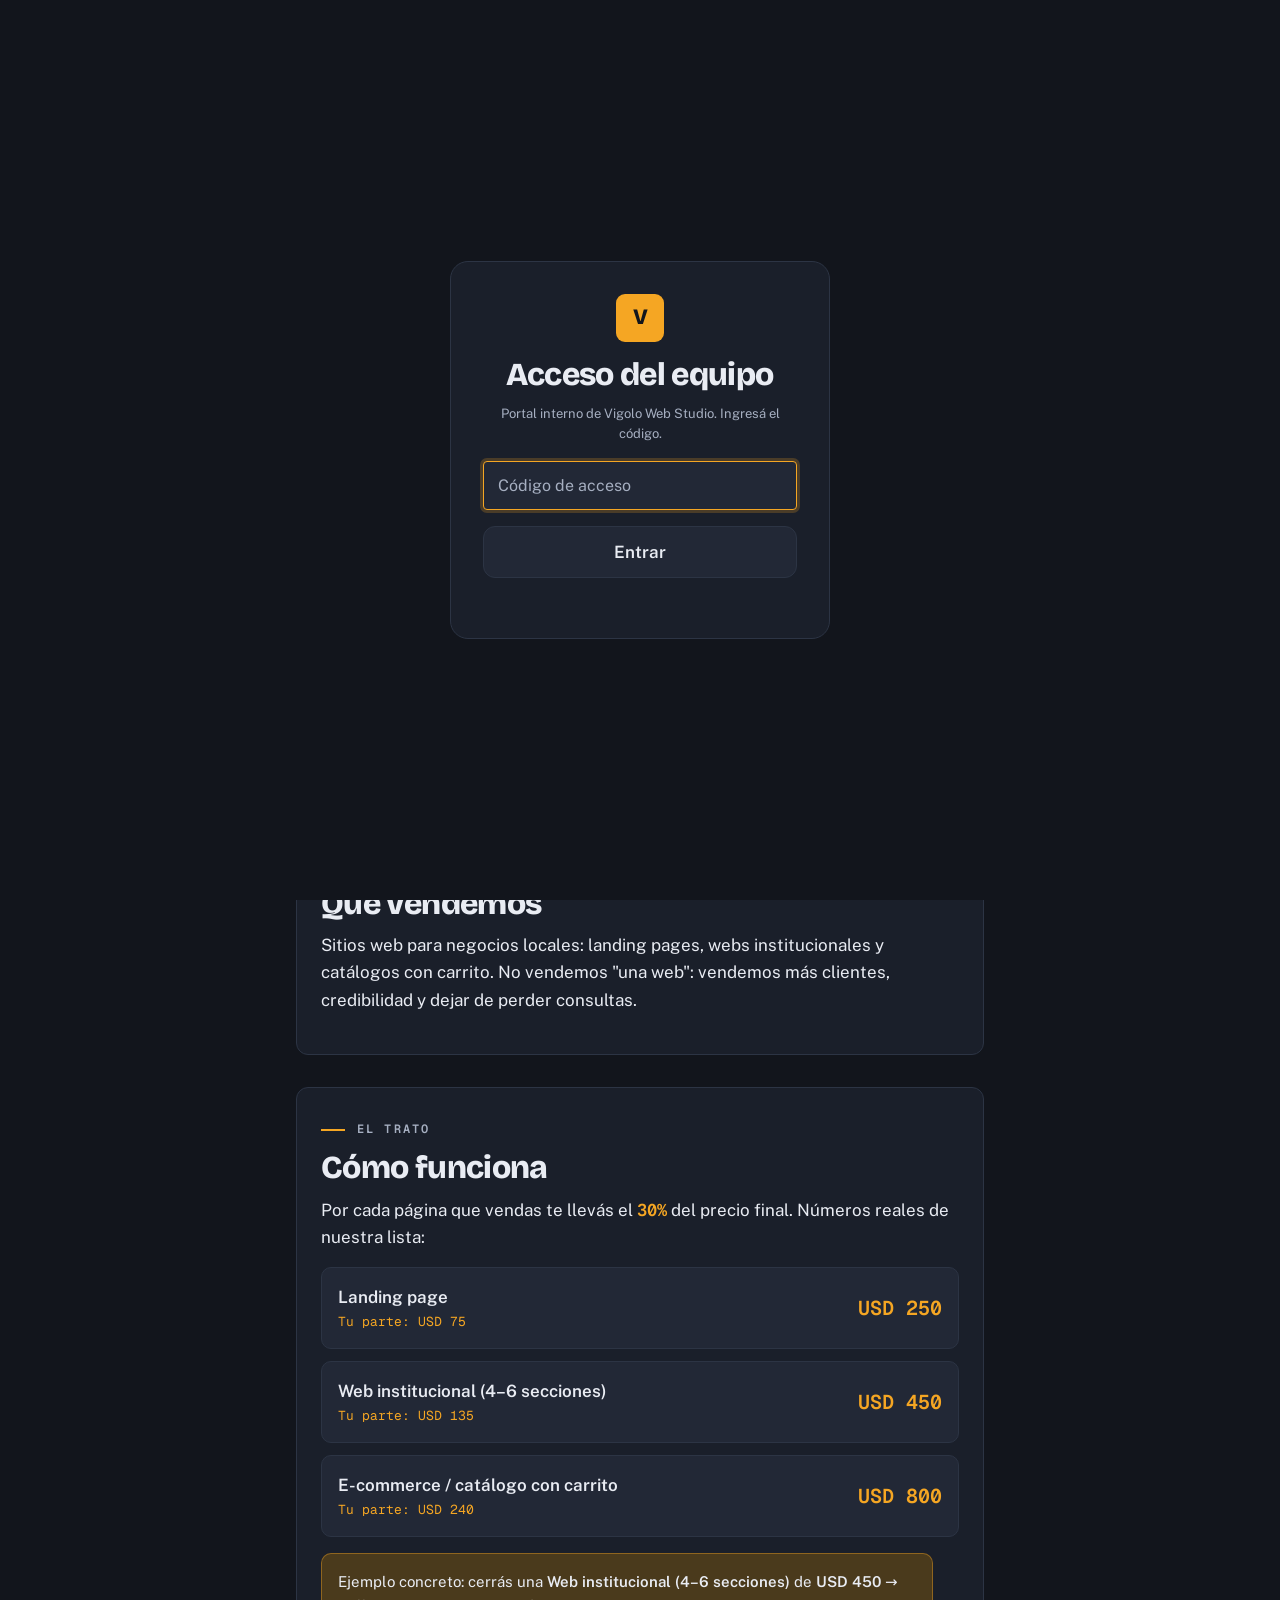
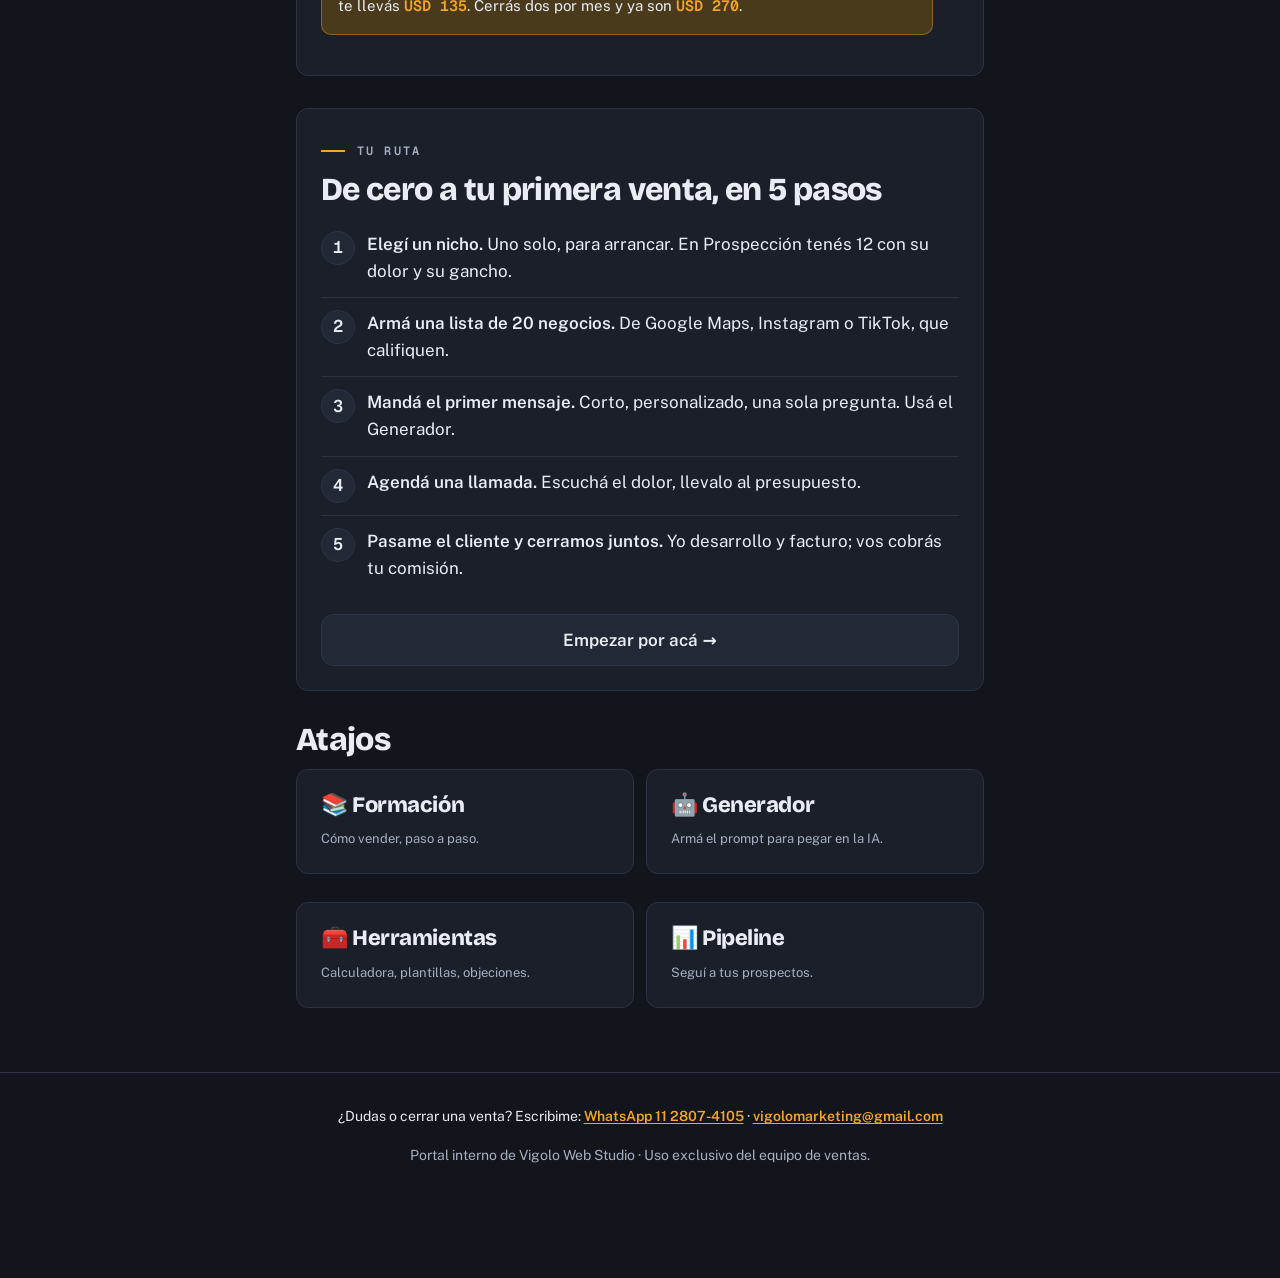
==== commit 5c25f86b: "Rediseño visual: modo oscuro ámbar (solo estética) - Paleta modo oscuro completa en variables :root " ====
--- a/index.html
+++ b/index.html
@@ -37,7 +37,7 @@
 
     <!-- ===== HERO + FICHA DE COMISIÓN (elemento firma) ===== -->
     <section class="hero">
-      <p class="eyebrow" style="color:#8FD3B8">Arranque rápido</p>
+      <p class="eyebrow">Arranque rápido</p>
       <h1>Vendé páginas web a negocios locales. Cobrá tu parte.</h1>
       <p class="lead">
         Ayudás a negocios que facturan bien pero tienen una presencia digital
--- a/css/fonts.css
+++ b/css/fonts.css
@@ -1,8 +1,8 @@
 /* Fuentes auto-alojadas (subconjunto latin) embebidas como data: URIs.
    Cero pedidos externos: funciona offline y con doble clic, sin errores de consola.
-   Generado desde Google Fonts (Archivo, Inter). */
-@font-face{font-family:'Archivo';font-style:normal;font-weight:700;font-display:swap;src:url([data-uri]) format('woff2');}
-@font-face{font-family:'Archivo';font-style:normal;font-weight:800;font-display:swap;src:url([data-uri]) format('woff2');}
-@font-face{font-family:'Inter';font-style:normal;font-weight:400;font-display:swap;src:url([data-uri]) format('woff2');}
-@font-face{font-family:'Inter';font-style:normal;font-weight:600;font-display:swap;src:url([data-uri]) format('woff2');}
-@font-face{font-family:'Inter';font-style:normal;font-weight:700;font-display:swap;src:url([data-uri]) format('woff2');}
+   Display: Bricolage Grotesque 800 · Texto: Public Sans 400/600 · Mono: Geist Mono 400/600. */
+@font-face{font-family:'Bricolage Grotesque';font-style:normal;font-weight:800;font-display:swap;src:url([data-uri]